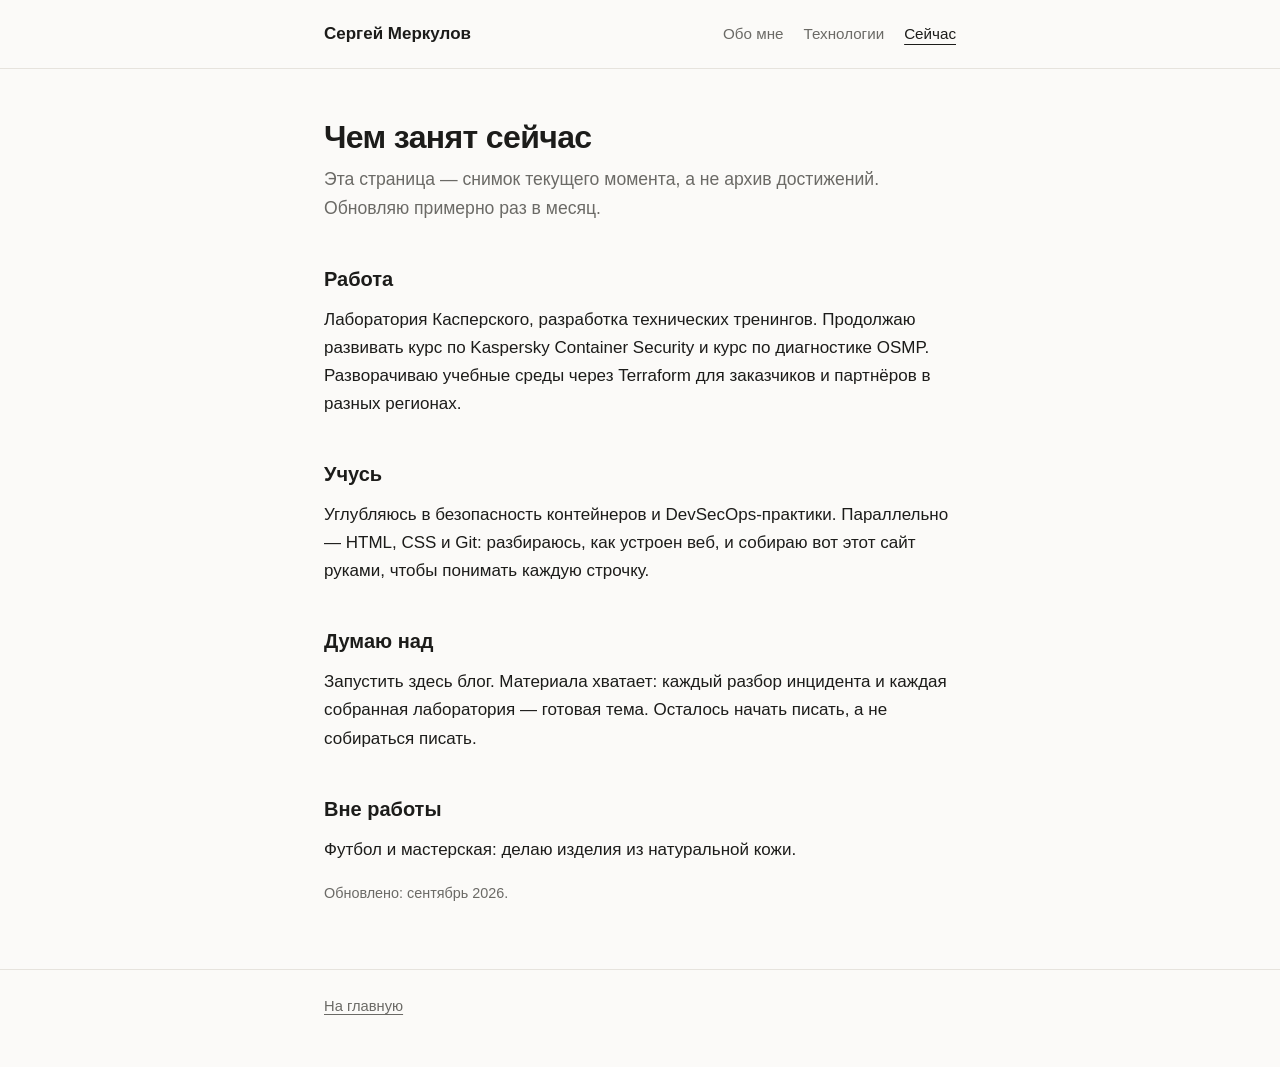
==== now.html @ e77ecf23 "Собрать сайт-визитку: три страницы на чистом HTML и CSS Первая версия личного сайта под концепцию «и" ====
<!DOCTYPE html>
<html lang="ru">
<head>
  <meta charset="utf-8">
  <meta name="viewport" content="width=device-width, initial-scale=1">
  <title>Сейчас — Сергей Меркулов</title>
  <meta name="description" content="Чем я занят прямо сейчас: работа, учёба, планы. Страница обновляется примерно раз в месяц.">
  <link rel="stylesheet" href="style.css">
</head>
<body>

<header class="site-header">
  <div class="wrap">
    <a class="brand" href="index.html">Сергей Меркулов</a>
    <nav class="nav">
      <a href="index.html">Обо мне</a>
      <a href="skills.html">Технологии</a>
      <a href="now.html" aria-current="page">Сейчас</a>
    </nav>
  </div>
</header>

<main class="wrap">

  <h1>Чем занят сейчас</h1>

  <p class="lead">
    Эта страница — снимок текущего момента, а не архив достижений.
    Обновляю примерно раз в месяц.
  </p>

  <h2>Работа</h2>

  <p>
    Лаборатория Касперского, разработка технических тренингов.
    Продолжаю развивать курс по Kaspersky Container Security и курс
    по диагностике OSMP. Разворачиваю учебные среды через Terraform
    для заказчиков и партнёров в разных регионах.
  </p>

  <h2>Учусь</h2>

  <p>
    Углубляюсь в безопасность контейнеров и DevSecOps-практики.
    Параллельно — HTML, CSS и Git: разбираюсь, как устроен веб,
    и собираю вот этот сайт руками, чтобы понимать каждую строчку.
  </p>

  <h2>Думаю над</h2>

  <p>
    Запустить здесь блог. Материала хватает: каждый разбор инцидента
    и каждая собранная лаборатория — готовая тема. Осталось начать
    писать, а не собираться писать.
  </p>

  <h2>Вне работы</h2>

  <p>
    Футбол и мастерская: делаю изделия из натуральной кожи.
  </p>

  <p class="note">Обновлено: сентябрь 2026.</p>

</main>

<footer class="site-footer">
  <div class="wrap">
    <a href="index.html">На главную</a>
  </div>
</footer>

</body>
</html>
---- style.css ----
/* ==========================================================================
   Общие стили сайта. Один файл на все страницы.
   Читать сверху вниз: сначала переменные, потом каркас, потом блоки.
   ========================================================================== */

/* --- 1. Переменные цвета -------------------------------------------------
   Всё, что связано с цветом, задано здесь один раз и переиспользуется ниже.
   Меняешь значение тут — меняется на всём сайте.                          */

:root {
  --bg:        #fbfaf8;  /* фон страницы */
  --surface:   #ffffff;  /* фон карточек */
  --text:      #1c1c1a;  /* основной текст */
  --muted:     #6b6a66;  /* второстепенный текст */
  --accent:    #0a6c74;  /* акцент: ссылки, подчёркивания */
  --border:    #e6e3dd;  /* линии и рамки */
}

/* Тёмная тема. Браузер сам сообщает, какая тема стоит в системе,
   а мы просто переопределяем те же самые переменные.                      */
@media (prefers-color-scheme: dark) {
  :root {
    --bg:      #14161a;
    --surface: #1b1e23;
    --text:    #e8e6e1;
    --muted:   #9b9a95;
    --accent:  #5ec6cf;
    --border:  #2a2e35;
  }
}

/* --- 2. Базовый каркас --------------------------------------------------- */

* { box-sizing: border-box; }

body {
  margin: 0;
  /* Системный шрифт: тот, что уже стоит у пользователя. Ничего не грузим,
     страница открывается мгновенно и выглядит «родной» для его ОС.        */
  font-family: -apple-system, BlinkMacSystemFont, "Segoe UI", Roboto,
               "Helvetica Neue", Arial, sans-serif;
  font-size: 17px;
  line-height: 1.65;
  color: var(--text);
  background: var(--bg);
  -webkit-font-smoothing: antialiased;
}

/* Ограничитель ширины. Длинную строку тяжело читать — глаз теряет начало
   следующей. ~680px это примерно 70–80 символов, оптимум для чтения.      */
.wrap {
  max-width: 680px;
  margin: 0 auto;
  padding: 0 24px;
}

a {
  color: var(--accent);
  text-decoration-thickness: 1px;
  text-underline-offset: 3px;
}

h1, h2, h3 { line-height: 1.25; font-weight: 650; }

h1 { font-size: 2rem;    margin: 0 0 8px; letter-spacing: -0.02em; }
h2 { font-size: 1.25rem; margin: 44px 0 14px; }
h3 { font-size: 1rem;    margin: 24px 0 6px; }

p { margin: 0 0 18px; }

/* --- 3. Шапка и навигация ------------------------------------------------ */

.site-header {
  border-bottom: 1px solid var(--border);
  padding: 20px 0;
  margin-bottom: 48px;
}

.site-header .wrap {
  display: flex;
  flex-wrap: wrap;
  gap: 12px 24px;
  align-items: baseline;
  justify-content: space-between;
}

.brand {
  font-weight: 650;
  color: var(--text);
  text-decoration: none;
}

.nav {
  display: flex;
  gap: 20px;
  font-size: 0.95rem;
}

.nav a {
  color: var(--muted);
  text-decoration: none;
}

.nav a:hover { color: var(--accent); }

/* Текущая страница подсвечена — посетитель всегда понимает, где он.        */
.nav a[aria-current="page"] {
  color: var(--text);
  text-decoration: underline;
  text-underline-offset: 5px;
}

/* --- 4. Содержимое страницы ---------------------------------------------- */

.lead {
  font-size: 1.1rem;
  color: var(--muted);
  margin-bottom: 32px;
}

/* Карточка — контейнер для смыслового блока: группы навыков, пункта плана. */
.card {
  background: var(--surface);
  border: 1px solid var(--border);
  border-radius: 10px;
  padding: 18px 20px;
  margin-bottom: 14px;
}

.card h3 { margin-top: 0; }
.card p:last-child, .card ul:last-child { margin-bottom: 0; }

ul { padding-left: 22px; margin: 0 0 18px; }
li { margin-bottom: 6px; }

/* Ряд «тегов» — компактный способ показать стек, не превращая его в
   простыню из иконок.                                                     */
.tags {
  display: flex;
  flex-wrap: wrap;
  gap: 8px;
  padding: 0;
  margin: 0 0 18px;
  list-style: none;
}

.tags li {
  margin: 0;
  font-size: 0.87rem;
  color: var(--muted);
  border: 1px solid var(--border);
  border-radius: 999px;
  padding: 3px 11px;
}

/* Заметка на полях: дата обновления, короткий комментарий.                 */
.note {
  font-size: 0.9rem;
  color: var(--muted);
}

/* --- 5. Подвал ----------------------------------------------------------- */

.site-footer {
  border-top: 1px solid var(--border);
  margin-top: 64px;
  padding: 24px 0 48px;
  font-size: 0.92rem;
  color: var(--muted);
}

.site-footer a { color: var(--muted); }
.site-footer a:hover { color: var(--accent); }

/* --- 6. Узкие экраны ------------------------------------------------------
   Всё выше уже тянется по ширине, поэтому правок нужно немного: чуть
   уменьшить заголовок, чтобы он не разъезжался на телефоне.               */

@media (max-width: 520px) {
  body { font-size: 16px; }
  h1 { font-size: 1.6rem; }
  .wrap { padding: 0 18px; }
}
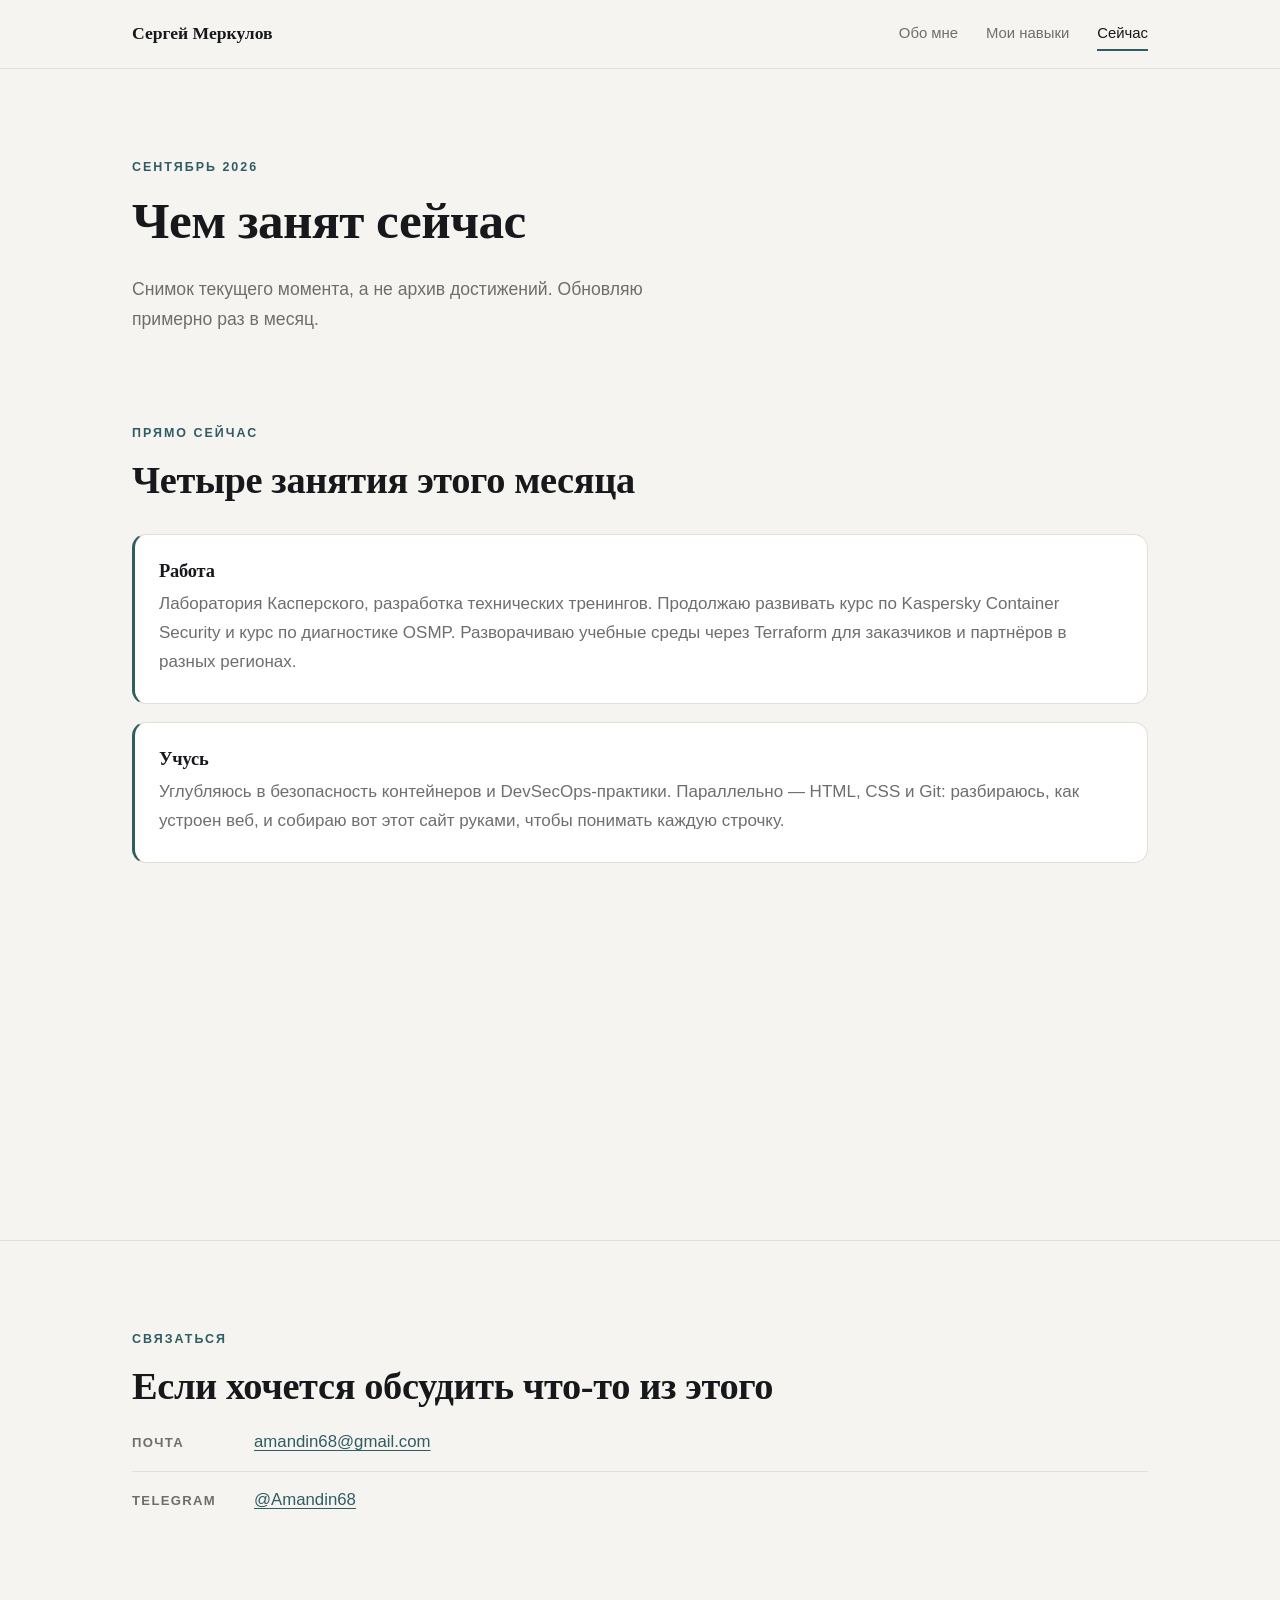
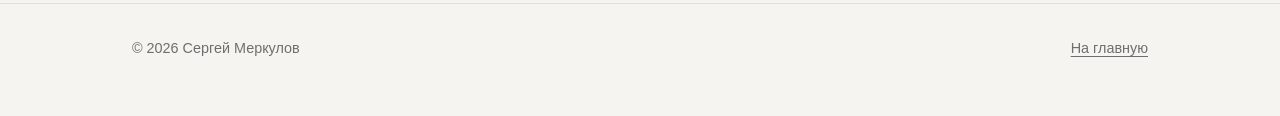
==== commit 96f21088: "First_commit" ====
--- a/now.html
+++ b/now.html
@@ -3,8 +3,19 @@
 <head>
   <meta charset="utf-8">
   <meta name="viewport" content="width=device-width, initial-scale=1">
+  <!-- Политика безопасности: перечисляет, откуда странице разрешено что-либо
+       грузить. Всё, что не названо явно, браузер заблокирует. Для статичного
+       сайта это дёшево и закрывает целый класс атак с подменой содержимого. -->
+  <meta http-equiv="Content-Security-Policy" content="default-src 'none'; img-src 'self' data:; style-src 'self' https://fonts.googleapis.com; font-src https://fonts.gstatic.com; script-src 'self'; base-uri 'none'; form-action 'none'">
+  <!-- Не отдавать адрес нашей страницы посторонним сайтам при переходе. -->
+  <meta name="referrer" content="strict-origin-when-cross-origin">
   <title>Сейчас — Сергей Меркулов</title>
   <meta name="description" content="Чем я занят прямо сейчас: работа, учёба, планы. Страница обновляется примерно раз в месяц.">
+
+  <link rel="preconnect" href="https://fonts.googleapis.com">
+  <link rel="preconnect" href="https://fonts.gstatic.com" crossorigin>
+  <link href="https://fonts.googleapis.com/css2?family=Inter:wght@400;500;600&family=Playfair+Display:wght@600&display=swap&subset=cyrillic,latin" rel="stylesheet">
+
   <link rel="stylesheet" href="style.css">
 </head>
 <body>
@@ -14,61 +25,100 @@
     <a class="brand" href="index.html">Сергей Меркулов</a>
     <nav class="nav">
       <a href="index.html">Обо мне</a>
-      <a href="skills.html">Технологии</a>
+      <a href="skills.html">Мои навыки</a>
       <a href="now.html" aria-current="page">Сейчас</a>
     </nav>
   </div>
 </header>
 
-<main class="wrap">
+<main>
 
-  <h1>Чем занят сейчас</h1>
+  <!-- Структура повторяет страницу «Мои навыки»: тот же вводный блок,
+       тот же контейнер, те же карточки — страницы читаются как одна серия. -->
 
-  <p class="lead">
-    Эта страница — снимок текущего момента, а не архив достижений.
-    Обновляю примерно раз в месяц.
-  </p>
+  <section class="page-intro">
+    <div class="wrap">
+      <p class="eyebrow">Сентябрь 2026</p>
+      <h1 class="page-title">Чем занят сейчас</h1>
+      <p class="lead">
+        Снимок текущего момента, а не архив достижений.
+        Обновляю примерно раз в месяц.
+      </p>
+    </div>
+  </section>
 
-  <h2>Работа</h2>
+  <section class="section-tight">
+    <div class="wrap">
+      <p class="eyebrow">Прямо сейчас</p>
+      <h2>Четыре занятия этого месяца</h2>
+      <div class="stack mt-32">
 
-  <p>
-    Лаборатория Касперского, разработка технических тренингов.
-    Продолжаю развивать курс по Kaspersky Container Security и курс
-    по диагностике OSMP. Разворачиваю учебные среды через Terraform
-    для заказчиков и партнёров в разных регионах.
-  </p>
+        <div class="card card-accent reveal">
+          <h3>Работа</h3>
+          <p>
+            Лаборатория Касперского, разработка технических тренингов.
+            Продолжаю развивать курс по Kaspersky Container Security
+            и курс по диагностике OSMP. Разворачиваю учебные среды
+            через Terraform для заказчиков и партнёров в разных регионах.
+          </p>
+        </div>
 
-  <h2>Учусь</h2>
+        <div class="card card-accent reveal">
+          <h3>Учусь</h3>
+          <p>
+            Углубляюсь в безопасность контейнеров и DevSecOps-практики.
+            Параллельно — HTML, CSS и Git: разбираюсь, как устроен веб,
+            и собираю вот этот сайт руками, чтобы понимать каждую строчку.
+          </p>
+        </div>
 
-  <p>
-    Углубляюсь в безопасность контейнеров и DevSecOps-практики.
-    Параллельно — HTML, CSS и Git: разбираюсь, как устроен веб,
-    и собираю вот этот сайт руками, чтобы понимать каждую строчку.
-  </p>
+        <div class="card card-accent reveal">
+          <h3>Думаю над</h3>
+          <p>
+            Запустить здесь блог. Материала хватает: каждый разбор
+            инцидента и каждая собранная лаборатория — готовая тема.
+            Осталось начать писать, а не собираться писать.
+          </p>
+        </div>
 
-  <h2>Думаю над</h2>
+        <div class="card card-accent reveal">
+          <h3>Вне работы</h3>
+          <p>
+            Футбол и мастерская: делаю изделия из натуральной кожи.
+          </p>
+        </div>
 
-  <p>
-    Запустить здесь блог. Материала хватает: каждый разбор инцидента
-    и каждая собранная лаборатория — готовая тема. Осталось начать
-    писать, а не собираться писать.
-  </p>
+      </div>
+    </div>
+  </section>
 
-  <h2>Вне работы</h2>
-
-  <p>
-    Футбол и мастерская: делаю изделия из натуральной кожи.
-  </p>
-
-  <p class="note">Обновлено: сентябрь 2026.</p>
+  <section class="section-line">
+    <div class="wrap">
+      <p class="eyebrow">Связаться</p>
+      <h2>Если хочется обсудить что-то из этого</h2>
+      <ul class="contact-list mt-32">
+        <li>
+          <span class="contact-kind">Почта</span>
+          <a href="mailto:amandin68@gmail.com">amandin68@gmail.com</a>
+        </li>
+        <li>
+          <span class="contact-kind">Telegram</span>
+          <a href="https://t.me/Amandin68" rel="noopener noreferrer">@Amandin68</a>
+        </li>
+      </ul>
+    </div>
+  </section>
 
 </main>
 
 <footer class="site-footer">
   <div class="wrap">
-    <a href="index.html">На главную</a>
+    <span>© 2026 Сергей Меркулов</span>
+    <span><a href="index.html">На главную</a></span>
   </div>
 </footer>
 
+<script src="main.js"></script>
+
 </body>
 </html>
--- a/style.css
+++ b/style.css
@@ -1,183 +1,478 @@
 /* ==========================================================================
-   Общие стили сайта. Один файл на все страницы.
-   Читать сверху вниз: сначала переменные, потом каркас, потом блоки.
+   Сергей Меркулов — стили сайта.
+   Порядок: переменные → типографика → каркас → шапка → hero → блоки → подвал.
    ========================================================================== */
 
-/* --- 1. Переменные цвета -------------------------------------------------
-   Всё, что связано с цветом, задано здесь один раз и переиспользуется ниже.
-   Меняешь значение тут — меняется на всём сайте.                          */
+/* --- 1. Переменные -------------------------------------------------------
+   Вся палитра и размеры собраны здесь. Меняешь тут — меняется везде.      */
 
 :root {
-  --bg:        #fbfaf8;  /* фон страницы */
+  --paper:     #f6f4f0;  /* фон страницы, тёплый белый */
   --surface:   #ffffff;  /* фон карточек */
-  --text:      #1c1c1a;  /* основной текст */
-  --muted:     #6b6a66;  /* второстепенный текст */
-  --accent:    #0a6c74;  /* акцент: ссылки, подчёркивания */
-  --border:    #e6e3dd;  /* линии и рамки */
-}
-
-/* Тёмная тема. Браузер сам сообщает, какая тема стоит в системе,
-   а мы просто переопределяем те же самые переменные.                      */
+  --ink:       #16181b;  /* основной текст */
+  --muted:     #6e6f6c;  /* второстепенный текст */
+  --accent:    #2f5d62;  /* глубокий teal: ссылки, акценты */
+  --accent-2:  #a9c0bb;  /* мягкий teal: заливка блока с фото */
+  --line:      #e3dfd7;  /* линии и рамки */
+
+  --radius:    14px;
+  --shadow:    0 1px 2px rgba(20,22,25,.04), 0 8px 24px rgba(20,22,25,.06);
+}
+
 @media (prefers-color-scheme: dark) {
   :root {
-    --bg:      #14161a;
-    --surface: #1b1e23;
-    --text:    #e8e6e1;
-    --muted:   #9b9a95;
-    --accent:  #5ec6cf;
-    --border:  #2a2e35;
+    --paper:    #101215;
+    --surface:  #171a1e;
+    --ink:      #eceae5;
+    --muted:    #9a9a96;
+    --accent:   #7fc4c9;
+    --accent-2: #2b4b4f;
+    --line:     #262a2f;
+    --shadow:   0 1px 2px rgba(0,0,0,.3), 0 8px 24px rgba(0,0,0,.25);
   }
 }
 
-/* --- 2. Базовый каркас --------------------------------------------------- */
+/* --- 2. Сброс и типографика ---------------------------------------------- */
 
 * { box-sizing: border-box; }
+
+html { scroll-behavior: smooth; }
 
 body {
   margin: 0;
-  /* Системный шрифт: тот, что уже стоит у пользователя. Ничего не грузим,
-     страница открывается мгновенно и выглядит «родной» для его ОС.        */
-  font-family: -apple-system, BlinkMacSystemFont, "Segoe UI", Roboto,
-               "Helvetica Neue", Arial, sans-serif;
+  font-family: "Inter", -apple-system, BlinkMacSystemFont, "Segoe UI",
+               Roboto, sans-serif;
   font-size: 17px;
-  line-height: 1.65;
-  color: var(--text);
-  background: var(--bg);
+  line-height: 1.7;
+  color: var(--ink);
+  background: var(--paper);
   -webkit-font-smoothing: antialiased;
 }
 
-/* Ограничитель ширины. Длинную строку тяжело читать — глаз теряет начало
-   следующей. ~680px это примерно 70–80 символов, оптимум для чтения.      */
+/* Заголовки — антиква (шрифт с засечками). Контраст с рубленым текстом
+   это самый дешёвый способ сделать страницу похожей на дизайн, а не на
+   документ.                                                               */
+h1, h2, h3, .display {
+  font-family: "Playfair Display", Georgia, "Times New Roman", serif;
+  font-weight: 600;
+  line-height: 1.15;
+  letter-spacing: -0.01em;
+  margin: 0;
+}
+
+/* clamp(минимум, желаемое, максимум) — размер сам подстраивается под
+   ширину экрана, без отдельных правил для телефона.                       */
+h1 { font-size: clamp(2.4rem, 7vw, 4.2rem); }
+h2 { font-size: clamp(1.7rem, 4vw, 2.4rem); margin-bottom: 20px; }
+h3 { font-size: 1.15rem; margin-bottom: 8px; }
+
+p { margin: 0 0 20px; }
+
+a { color: var(--accent); text-underline-offset: 3px; }
+
+/* Надзаголовок: мелкая строчка вразрядку над секцией.                     */
+.eyebrow {
+  font-family: "Inter", sans-serif;
+  font-size: 0.78rem;
+  font-weight: 600;
+  letter-spacing: 0.16em;
+  text-transform: uppercase;
+  color: var(--accent);
+  margin: 0 0 14px;
+}
+
+/* --- 3. Каркас ------------------------------------------------------------ */
+
 .wrap {
-  max-width: 680px;
+  max-width: 1080px;
   margin: 0 auto;
-  padding: 0 24px;
-}
-
-a {
+  padding: 0 32px;
+}
+
+/* Узкий вариант — для длинного текста, который нужно читать.              */
+.wrap-narrow { max-width: 720px; }
+
+section { padding: 88px 0; }
+
+.section-line { border-top: 1px solid var(--line); }
+
+/* --- 4. Шапка ------------------------------------------------------------
+   position: sticky — шапка прилипает к верху при прокрутке.
+   backdrop-filter размывает то, что проезжает под ней.                    */
+
+.site-header {
+  position: sticky;
+  top: 0;
+  z-index: 10;
+  background: color-mix(in srgb, var(--paper) 82%, transparent);
+  backdrop-filter: blur(12px);
+  border-bottom: 1px solid var(--line);
+}
+
+.site-header .wrap {
+  display: flex;
+  align-items: center;
+  justify-content: space-between;
+  gap: 24px;
+  height: 68px;
+}
+
+.brand {
+  font-family: "Playfair Display", Georgia, serif;
+  font-size: 1.1rem;
+  font-weight: 600;
+  color: var(--ink);
+  text-decoration: none;
+}
+
+.nav { display: flex; gap: 28px; font-size: 0.93rem; }
+
+.nav a {
+  color: var(--muted);
+  text-decoration: none;
+  position: relative;
+  padding: 4px 0;
+  transition: color .2s;
+}
+
+.nav a:hover { color: var(--ink); }
+
+/* Подчёркивание выезжает из центра при наведении и у активной страницы.   */
+.nav a::after {
+  content: "";
+  position: absolute;
+  left: 0; bottom: 0;
+  width: 100%;
+  height: 1.5px;
+  background: var(--accent);
+  transform: scaleX(0);
+  transition: transform .25s ease;
+}
+
+.nav a:hover::after,
+.nav a[aria-current="page"]::after { transform: scaleX(1); }
+
+.nav a[aria-current="page"] { color: var(--ink); }
+
+/* --- 5. Hero -------------------------------------------------------------
+   Две колонки: текст и портрет. На узком экране схлопывается в одну.      */
+
+.hero {
+  display: grid;
+  grid-template-columns: 1.15fr 1fr;
+  gap: 64px;
+  align-items: center;
+  padding: 96px 0 104px;
+}
+
+.hero-role {
+  font-size: 1.05rem;
+  color: var(--muted);
+  margin: 18px 0 28px;
+}
+
+.hero-lead {
+  font-size: 1.12rem;
+  max-width: 46ch;
+}
+
+/* Портрет на цветной подложке — приём из референса: фото не висит
+   в пустоте, а лежит на плашке, смещённой в сторону.                      */
+.portrait {
+  position: relative;
+  aspect-ratio: 1 / 1;   /* под квадратное исходное фото — без обрезки лица */
+}
+
+.portrait::before {
+  content: "";
+  position: absolute;
+  inset: 24px -24px -24px 24px;
+  background: var(--accent-2);
+  border-radius: var(--radius);
+}
+
+.portrait img {
+  position: relative;
+  width: 100%;
+  height: 100%;
+  object-fit: cover;      /* кадрирует фото под рамку, не искажая пропорции */
+  object-position: center 40%;  /* точка кадрирования чуть выше центра — лицо */
+  border-radius: var(--radius);
+  box-shadow: var(--shadow);
+  display: block;
+}
+
+/* --- 6. Кнопки ------------------------------------------------------------ */
+
+.actions { display: flex; flex-wrap: wrap; gap: 12px; }
+
+.btn {
+  display: inline-flex;
+  align-items: center;
+  gap: 8px;
+  font-size: 0.95rem;
+  font-weight: 500;
+  text-decoration: none;
+  padding: 11px 22px;
+  border-radius: 999px;
+  border: 1px solid var(--accent);
+  transition: transform .2s, box-shadow .2s, background .2s;
+}
+
+.btn-primary { background: var(--accent); color: var(--paper); }
+.btn-ghost   { background: transparent;   color: var(--accent); }
+
+.btn:hover { transform: translateY(-2px); box-shadow: var(--shadow); }
+
+/* --- 7. Цифры ------------------------------------------------------------- */
+
+.stats {
+  display: grid;
+  grid-template-columns: repeat(auto-fit, minmax(160px, 1fr));
+  gap: 32px;
+  padding: 44px 0;
+  border-top: 1px solid var(--line);
+  border-bottom: 1px solid var(--line);
+}
+
+.stat-num {
+  font-family: "Playfair Display", Georgia, serif;
+  font-size: 2.6rem;
+  line-height: 1;
   color: var(--accent);
-  text-decoration-thickness: 1px;
-  text-underline-offset: 3px;
-}
-
-h1, h2, h3 { line-height: 1.25; font-weight: 650; }
-
-h1 { font-size: 2rem;    margin: 0 0 8px; letter-spacing: -0.02em; }
-h2 { font-size: 1.25rem; margin: 44px 0 14px; }
-h3 { font-size: 1rem;    margin: 24px 0 6px; }
-
-p { margin: 0 0 18px; }
-
-/* --- 3. Шапка и навигация ------------------------------------------------ */
-
-.site-header {
-  border-bottom: 1px solid var(--border);
-  padding: 20px 0;
-  margin-bottom: 48px;
-}
-
-.site-header .wrap {
+}
+
+.stat-label { font-size: 0.92rem; color: var(--muted); margin-top: 8px; }
+
+/* --- 8. Таймлайн ---------------------------------------------------------
+   Вертикальная линия слева, точки на ней — этапы пути.                    */
+
+/* Ширину ограничиваем у самого блока, а не у контейнера: так левый край
+   остаётся общим для всей страницы, а строки не становятся нечитаемо
+   длинными.                                                               */
+.timeline { position: relative; padding-left: 32px; max-width: 760px; }
+
+.timeline::before {
+  content: "";
+  position: absolute;
+  left: 5px; top: 8px; bottom: 8px;
+  width: 1px;
+  background: var(--line);
+}
+
+.tl-item { position: relative; margin-bottom: 40px; }
+.tl-item:last-child { margin-bottom: 0; }
+
+.tl-item::before {
+  content: "";
+  position: absolute;
+  left: -32px; top: 10px;
+  width: 11px; height: 11px;
+  border-radius: 50%;
+  background: var(--paper);
+  border: 2px solid var(--accent);
+}
+
+/* Текущий этап — залитая точка с ореолом.                                 */
+.tl-item.is-now::before {
+  background: var(--accent);
+  box-shadow: 0 0 0 5px color-mix(in srgb, var(--accent) 18%, transparent);
+}
+
+.tl-date {
+  font-size: 0.82rem;
+  font-weight: 600;
+  letter-spacing: 0.08em;
+  text-transform: uppercase;
+  color: var(--muted);
+  margin-bottom: 4px;
+}
+
+.tl-item h3 { margin-bottom: 6px; }
+.tl-item p  { margin-bottom: 0; color: var(--muted); }
+
+/* --- 9. Карточки ---------------------------------------------------------- */
+
+.grid {
+  display: grid;
+  grid-template-columns: repeat(auto-fit, minmax(280px, 1fr));
+  gap: 18px;
+}
+
+.card {
+  background: var(--surface);
+  border: 1px solid var(--line);
+  border-radius: var(--radius);
+  padding: 26px 24px;
+  transition: transform .2s, box-shadow .2s;
+}
+
+.card:hover { transform: translateY(-3px); box-shadow: var(--shadow); }
+.card p:last-child, .card ul:last-child { margin-bottom: 0; }
+.card p { color: var(--muted); margin-bottom: 0; }
+
+/* Карточка с цветной полосой слева — для акцентных блоков.                */
+.card-accent { border-left: 3px solid var(--accent); }
+
+/* --- 10. Теги ------------------------------------------------------------- */
+
+.tags {
+  display: flex;
+  flex-wrap: wrap;
+  gap: 9px;
+  padding: 0; margin: 0;
+  list-style: none;
+}
+
+.tags li {
+  font-size: 0.88rem;
+  color: var(--muted);
+  background: var(--surface);
+  border: 1px solid var(--line);
+  border-radius: 999px;
+  padding: 5px 14px;
+  transition: color .2s, border-color .2s;
+}
+
+.tags li:hover { color: var(--accent); border-color: var(--accent); }
+
+/* --- 11. Цитата ----------------------------------------------------------- */
+
+.quote {
+  font-family: "Playfair Display", Georgia, serif;
+  font-size: clamp(1.3rem, 3vw, 1.9rem);
+  line-height: 1.4;
+  border-left: 3px solid var(--accent);
+  padding-left: 28px;
+  margin: 0;
+  max-width: 780px;
+  color: var(--ink);
+}
+
+/* --- 12. Прочее ----------------------------------------------------------- */
+
+.lead { font-size: 1.1rem; color: var(--muted); max-width: 60ch; }
+
+.note { font-size: 0.9rem; color: var(--muted); }
+
+/* Заголовок внутренней страницы — крупный, но мельче, чем на главной.     */
+.page-title { font-size: clamp(2rem, 5vw, 3.2rem); }
+
+/* Вводный блок страницы: надзаголовок, имя раздела, пояснение.            */
+.page-intro { padding-bottom: 40px; }
+.page-intro .lead { margin-top: 24px; }
+
+/* Секция сразу после вводного блока — без двойного отступа сверху.        */
+.section-tight { padding-top: 28px; }
+
+/* Одна колонка карточек в полную ширину контейнера.                       */
+.stack { display: grid; grid-template-columns: 1fr; gap: 18px; }
+
+/* Утилиты отступов. Нужны, чтобы не писать style="" прямо в HTML:
+   инлайновые стили пришлось бы разрешать в политике безопасности,
+   а это ослабляет защиту от подмены содержимого.                         */
+.mt-32 { margin-top: 32px; }
+.mb-28 { margin-bottom: 28px; }
+.mb-32 { margin-bottom: 32px; }
+.mb-36 { margin-bottom: 36px; }
+.mb-48 { margin-bottom: 48px; }
+
+ul.plain { padding-left: 20px; margin: 0 0 18px; color: var(--muted); }
+ul.plain li { margin-bottom: 6px; }
+
+/* Список контактов: слева подпись «что это», справа сам адрес.
+   Так посетитель не гадает, куда ведёт ссылка.                            */
+.contact-list {
+  list-style: none;
+  padding: 0;
+  margin: 0;
+  display: grid;
+  gap: 14px;
+}
+
+.contact-list li {
+  display: flex;
+  flex-wrap: wrap;
+  align-items: baseline;
+  gap: 6px 14px;
+  margin: 0;
+  padding-bottom: 14px;
+  border-bottom: 1px solid var(--line);
+}
+
+.contact-list li:last-child { border-bottom: 0; padding-bottom: 0; }
+
+.contact-kind {
+  min-width: 108px;
+  font-size: 0.82rem;
+  font-weight: 600;
+  letter-spacing: 0.1em;
+  text-transform: uppercase;
+  color: var(--muted);
+}
+
+.contact-list a { font-size: 1.05rem; }
+
+/* --- 13. Подвал ----------------------------------------------------------- */
+
+.site-footer {
+  border-top: 1px solid var(--line);
+  padding: 32px 0 56px;
+  font-size: 0.9rem;
+  color: var(--muted);
+}
+
+.site-footer .wrap {
   display: flex;
   flex-wrap: wrap;
   gap: 12px 24px;
-  align-items: baseline;
   justify-content: space-between;
 }
 
-.brand {
-  font-weight: 650;
-  color: var(--text);
-  text-decoration: none;
-}
-
-.nav {
-  display: flex;
-  gap: 20px;
-  font-size: 0.95rem;
-}
-
-.nav a {
-  color: var(--muted);
-  text-decoration: none;
-}
-
-.nav a:hover { color: var(--accent); }
-
-/* Текущая страница подсвечена — посетитель всегда понимает, где он.        */
-.nav a[aria-current="page"] {
-  color: var(--text);
-  text-decoration: underline;
-  text-underline-offset: 5px;
-}
-
-/* --- 4. Содержимое страницы ---------------------------------------------- */
-
-.lead {
-  font-size: 1.1rem;
-  color: var(--muted);
-  margin-bottom: 32px;
-}
-
-/* Карточка — контейнер для смыслового блока: группы навыков, пункта плана. */
-.card {
-  background: var(--surface);
-  border: 1px solid var(--border);
-  border-radius: 10px;
-  padding: 18px 20px;
-  margin-bottom: 14px;
-}
-
-.card h3 { margin-top: 0; }
-.card p:last-child, .card ul:last-child { margin-bottom: 0; }
-
-ul { padding-left: 22px; margin: 0 0 18px; }
-li { margin-bottom: 6px; }
-
-/* Ряд «тегов» — компактный способ показать стек, не превращая его в
-   простыню из иконок.                                                     */
-.tags {
-  display: flex;
-  flex-wrap: wrap;
-  gap: 8px;
-  padding: 0;
-  margin: 0 0 18px;
-  list-style: none;
-}
-
-.tags li {
-  margin: 0;
-  font-size: 0.87rem;
-  color: var(--muted);
-  border: 1px solid var(--border);
-  border-radius: 999px;
-  padding: 3px 11px;
-}
-
-/* Заметка на полях: дата обновления, короткий комментарий.                 */
-.note {
-  font-size: 0.9rem;
-  color: var(--muted);
-}
-
-/* --- 5. Подвал ----------------------------------------------------------- */
-
-.site-footer {
-  border-top: 1px solid var(--border);
-  margin-top: 64px;
-  padding: 24px 0 48px;
-  font-size: 0.92rem;
-  color: var(--muted);
-}
-
 .site-footer a { color: var(--muted); }
-.site-footer a:hover { color: var(--accent); }
-
-/* --- 6. Узкие экраны ------------------------------------------------------
-   Всё выше уже тянется по ширине, поэтому правок нужно немного: чуть
-   уменьшить заголовок, чтобы он не разъезжался на телефоне.               */
-
-@media (max-width: 520px) {
+
+/* --- 14. Появление при прокрутке -----------------------------------------
+   Блоки чуть всплывают, когда доходят до экрана.
+
+   Важно: прятать их можно ТОЛЬКО если скрипт точно работает, иначе при
+   отключённом или упавшем JS страница останется пустой. Поэтому правило
+   ниже привязано к классу .js, который вешает сам скрипт. Нет скрипта —
+   нет класса — весь текст виден как обычно.                              */
+
+.js .reveal {
+  opacity: 0;
+  transform: translateY(16px);
+  transition: opacity .6s ease, transform .6s ease;
+}
+
+.js .reveal.is-visible { opacity: 1; transform: none; }
+
+/* Уважаем системную настройку «уменьшить движение»: кому анимация мешает
+   или вызывает дурноту — тот получит статичную страницу.                  */
+@media (prefers-reduced-motion: reduce) {
+  html { scroll-behavior: auto; }
+  .reveal { opacity: 1; transform: none; transition: none; }
+  .card:hover, .btn:hover { transform: none; }
+}
+
+/* --- 15. Узкие экраны ----------------------------------------------------- */
+
+@media (max-width: 860px) {
+  .hero {
+    grid-template-columns: 1fr;
+    gap: 48px;
+    padding: 56px 0 72px;
+  }
+  /* Портрет первым: на телефоне лицо важнее текста в первом экране.       */
+  .portrait { order: -1; max-width: 320px; }
+  .portrait::before { inset: 16px -16px -16px 16px; }
+  section { padding: 64px 0; }
+}
+
+@media (max-width: 560px) {
   body { font-size: 16px; }
-  h1 { font-size: 1.6rem; }
-  .wrap { padding: 0 18px; }
-}
+  .wrap { padding: 0 20px; }
+  .nav { gap: 18px; font-size: 0.88rem; }
+  .site-header .wrap { height: 60px; }
+  .stat-num { font-size: 2.1rem; }
+}
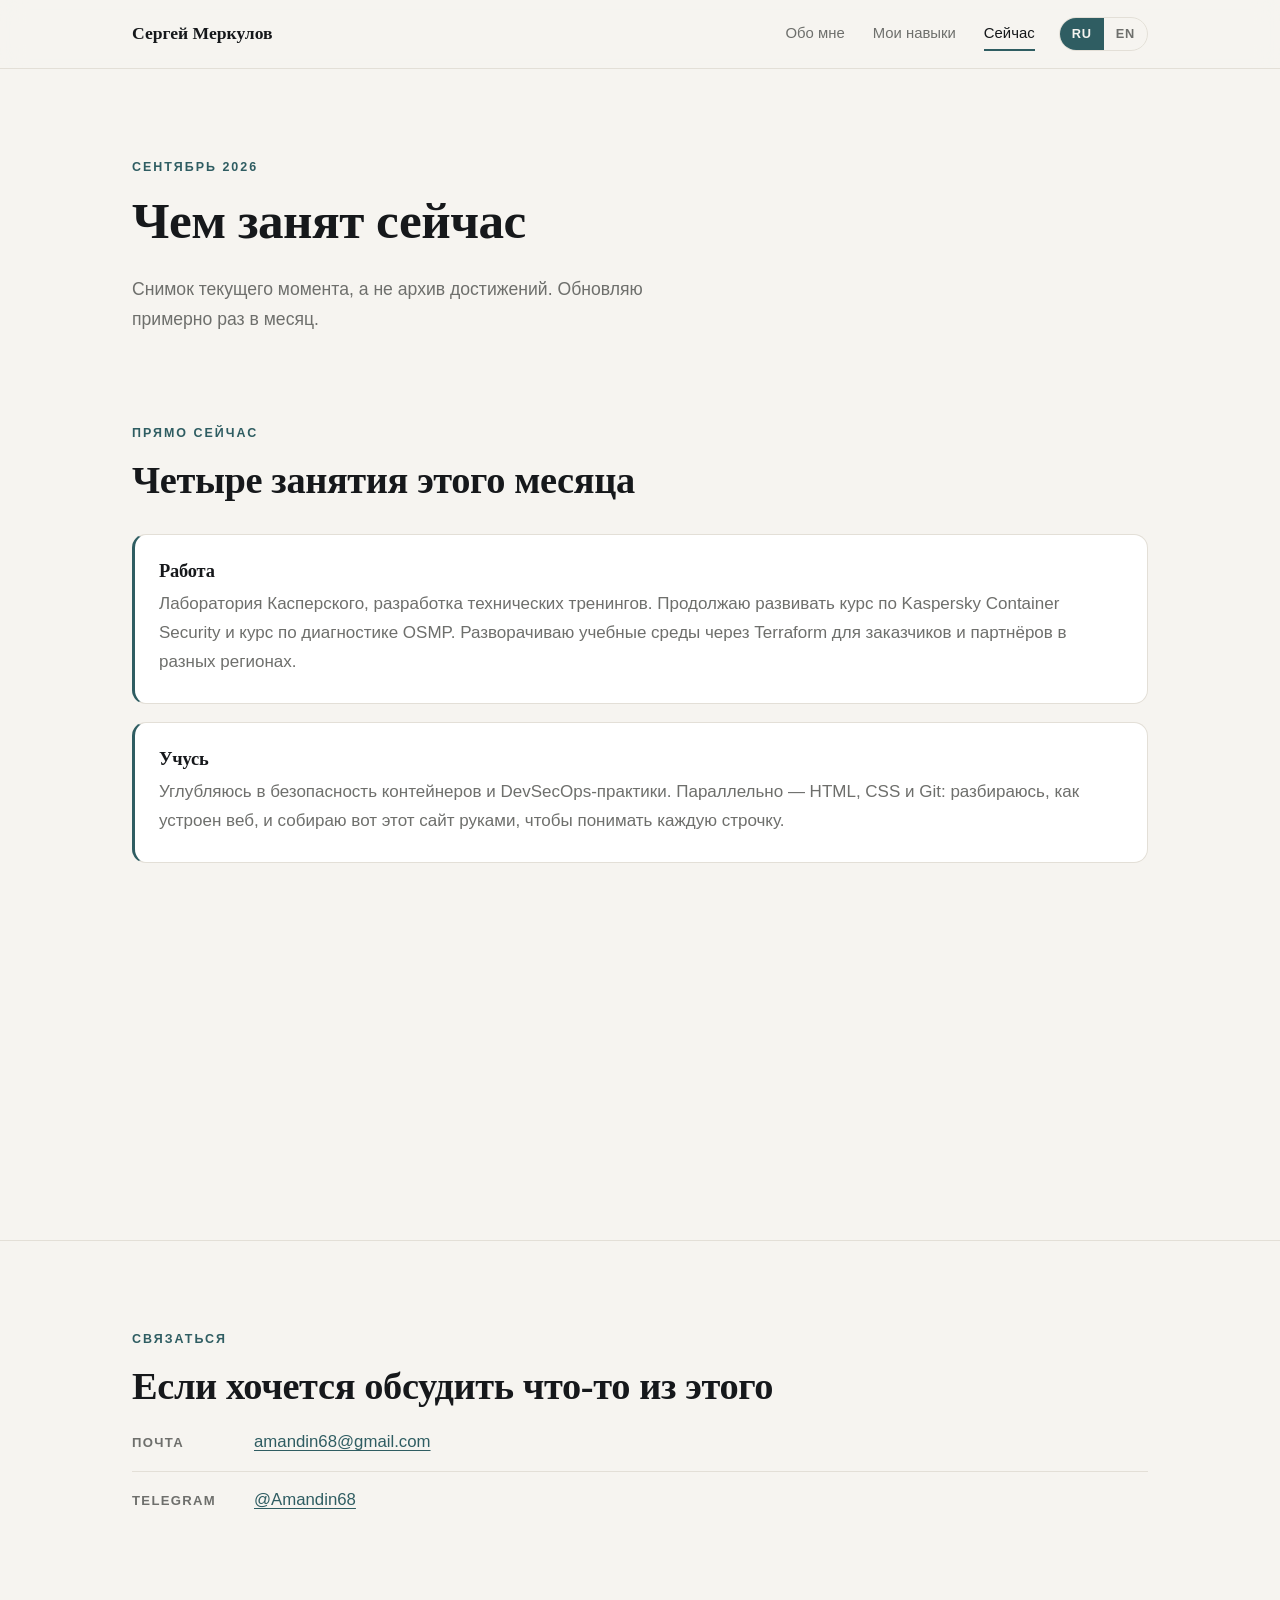
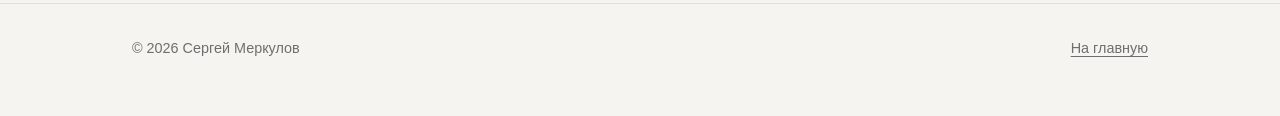
==== commit fc9a2d10: "Добавить переключатель языка RU / EN Кнопка в шапке переключает язык всей страницы без перезагрузки " ====
--- a/now.html
+++ b/now.html
@@ -12,22 +12,45 @@
   <title>Сейчас — Сергей Меркулов</title>
   <meta name="description" content="Чем я занят прямо сейчас: работа, учёба, планы. Страница обновляется примерно раз в месяц.">
 
+  <!-- Выставляет язык до отрисовки, чтобы страница не мигала русским текстом
+       у того, кто выбрал английский. Поэтому без defer. -->
+  <script src="lang-init.js"></script>
+
   <link rel="preconnect" href="https://fonts.googleapis.com">
   <link rel="preconnect" href="https://fonts.gstatic.com" crossorigin>
   <link href="https://fonts.googleapis.com/css2?family=Inter:wght@400;500;600&family=Playfair+Display:wght@600&display=swap&subset=cyrillic,latin" rel="stylesheet">
 
   <link rel="stylesheet" href="style.css">
 </head>
-<body>
+
+<body
+  data-title-ru="Сейчас — Сергей Меркулов"
+  data-title-en="Now — Sergey Merkulov"
+  data-desc-ru="Чем я занят прямо сейчас: работа, учёба, планы. Страница обновляется примерно раз в месяц."
+  data-desc-en="What I am working on right now: job, learning, plans. Updated roughly once a month.">
 
 <header class="site-header">
   <div class="wrap">
-    <a class="brand" href="index.html">Сергей Меркулов</a>
-    <nav class="nav">
-      <a href="index.html">Обо мне</a>
-      <a href="skills.html">Мои навыки</a>
-      <a href="now.html" aria-current="page">Сейчас</a>
-    </nav>
+    <a class="brand" href="index.html"><span data-lang="ru">Сергей Меркулов</span><span data-lang="en">Sergey Merkulov</span></a>
+
+    <div class="header-right">
+      <nav class="nav">
+        <a href="index.html">
+          <span data-lang="ru">Обо мне</span><span data-lang="en">About</span>
+        </a>
+        <a href="skills.html">
+          <span data-lang="ru">Мои навыки</span><span data-lang="en">Skills</span>
+        </a>
+        <a href="now.html" aria-current="page">
+          <span data-lang="ru">Сейчас</span><span data-lang="en">Now</span>
+        </a>
+      </nav>
+
+      <div class="lang-switch">
+        <button type="button" data-set-lang="ru" aria-pressed="true">RU</button>
+        <button type="button" data-set-lang="en" aria-pressed="false">EN</button>
+      </div>
+    </div>
   </div>
 </header>
 
@@ -38,53 +61,89 @@
 
   <section class="page-intro">
     <div class="wrap">
-      <p class="eyebrow">Сентябрь 2026</p>
-      <h1 class="page-title">Чем занят сейчас</h1>
-      <p class="lead">
+      <p class="eyebrow" data-lang="ru">Сентябрь 2026</p>
+      <p class="eyebrow" data-lang="en">September 2026</p>
+
+      <h1 class="page-title" data-lang="ru">Чем занят сейчас</h1>
+      <h1 class="page-title" data-lang="en">What I am doing now</h1>
+
+      <p class="lead" data-lang="ru">
         Снимок текущего момента, а не архив достижений.
         Обновляю примерно раз в месяц.
+      </p>
+      <p class="lead" data-lang="en">
+        A snapshot of the present moment, not an archive of achievements.
+        I update it roughly once a month.
       </p>
     </div>
   </section>
 
   <section class="section-tight">
     <div class="wrap">
-      <p class="eyebrow">Прямо сейчас</p>
-      <h2>Четыре занятия этого месяца</h2>
+      <p class="eyebrow" data-lang="ru">Прямо сейчас</p>
+      <p class="eyebrow" data-lang="en">Right now</p>
+
+      <h2 data-lang="ru">Четыре занятия этого месяца</h2>
+      <h2 data-lang="en">Four things filling this month</h2>
+
       <div class="stack mt-32">
 
         <div class="card card-accent reveal">
-          <h3>Работа</h3>
-          <p>
+          <h3 data-lang="ru">Работа</h3>
+          <h3 data-lang="en">Work</h3>
+          <p data-lang="ru">
             Лаборатория Касперского, разработка технических тренингов.
             Продолжаю развивать курс по Kaspersky Container Security
             и курс по диагностике OSMP. Разворачиваю учебные среды
             через Terraform для заказчиков и партнёров в разных регионах.
           </p>
+          <p data-lang="en">
+            Kaspersky, technical training development. I keep evolving the
+            Kaspersky Container Security course and the OSMP troubleshooting
+            course, and provision training environments with Terraform for
+            customers and partners across different regions.
+          </p>
         </div>
 
         <div class="card card-accent reveal">
-          <h3>Учусь</h3>
-          <p>
+          <h3 data-lang="ru">Учусь</h3>
+          <h3 data-lang="en">Learning</h3>
+          <p data-lang="ru">
             Углубляюсь в безопасность контейнеров и DevSecOps-практики.
             Параллельно — HTML, CSS и Git: разбираюсь, как устроен веб,
             и собираю вот этот сайт руками, чтобы понимать каждую строчку.
           </p>
+          <p data-lang="en">
+            Going deeper into container security and DevSecOps practices.
+            In parallel: HTML, CSS and Git — figuring out how the web works
+            and building this very site by hand, so that I understand every
+            line of it.
+          </p>
         </div>
 
         <div class="card card-accent reveal">
-          <h3>Думаю над</h3>
-          <p>
+          <h3 data-lang="ru">Думаю над</h3>
+          <h3 data-lang="en">Thinking about</h3>
+          <p data-lang="ru">
             Запустить здесь блог. Материала хватает: каждый разбор
             инцидента и каждая собранная лаборатория — готовая тема.
             Осталось начать писать, а не собираться писать.
           </p>
+          <p data-lang="en">
+            Starting a blog here. There is no shortage of material: every
+            incident review and every lab I build is a ready-made topic.
+            All that is left is to start writing instead of planning to.
+          </p>
         </div>
 
         <div class="card card-accent reveal">
-          <h3>Вне работы</h3>
-          <p>
+          <h3 data-lang="ru">Вне работы</h3>
+          <h3 data-lang="en">Outside work</h3>
+          <p data-lang="ru">
             Футбол и мастерская: делаю изделия из натуральной кожи.
+          </p>
+          <p data-lang="en">
+            Football and the workshop: I make things out of natural leather.
           </p>
         </div>
 
@@ -94,11 +153,16 @@
 
   <section class="section-line">
     <div class="wrap">
-      <p class="eyebrow">Связаться</p>
-      <h2>Если хочется обсудить что-то из этого</h2>
+      <p class="eyebrow" data-lang="ru">Связаться</p>
+      <p class="eyebrow" data-lang="en">Get in touch</p>
+
+      <h2 data-lang="ru">Если хочется обсудить что-то из этого</h2>
+      <h2 data-lang="en">If you want to talk about any of this</h2>
+
       <ul class="contact-list mt-32">
         <li>
-          <span class="contact-kind">Почта</span>
+          <span class="contact-kind" data-lang="ru">Почта</span>
+          <span class="contact-kind" data-lang="en">Email</span>
           <a href="mailto:amandin68@gmail.com">amandin68@gmail.com</a>
         </li>
         <li>
@@ -114,7 +178,11 @@
 <footer class="site-footer">
   <div class="wrap">
     <span>© 2026 Сергей Меркулов</span>
-    <span><a href="index.html">На главную</a></span>
+    <span>
+      <a href="index.html">
+        <span data-lang="ru">На главную</span><span data-lang="en">Back to home</span>
+      </a>
+    </span>
   </div>
 </footer>
 
--- a/style.css
+++ b/style.css
@@ -125,7 +125,50 @@
   text-decoration: none;
 }
 
+.header-right { display: flex; align-items: center; gap: 24px; }
+
 .nav { display: flex; gap: 28px; font-size: 0.93rem; }
+
+/* --- Переключатель языка -------------------------------------------------
+   Две кнопки в одной рамке. Активный язык залит акцентом.                 */
+
+.lang-switch {
+  display: inline-flex;
+  border: 1px solid var(--line);
+  border-radius: 999px;
+  overflow: hidden;
+}
+
+.lang-switch button {
+  font: inherit;
+  font-size: 0.8rem;
+  font-weight: 600;
+  letter-spacing: 0.06em;
+  color: var(--muted);
+  background: transparent;
+  border: 0;
+  padding: 5px 12px;
+  cursor: pointer;
+  transition: background .2s, color .2s;
+}
+
+.lang-switch button:hover { color: var(--ink); }
+
+/* aria-pressed говорит и программам чтения с экрана, и нам: кнопка нажата.
+   Стиль вешаем на тот же атрибут, чтобы вид и смысл не разъезжались.      */
+.lang-switch button[aria-pressed="true"] {
+  background: var(--accent);
+  color: var(--paper);
+}
+
+/* --- Две языковые версии в одном файле ------------------------------------
+   Русский виден по умолчанию — даже если скрипт не отработает. Английский
+   показывается, только когда на <html> стоит lang="en".                   */
+
+[data-lang="en"] { display: none; }
+
+html[lang="en"] [data-lang="en"] { display: revert; }
+html[lang="en"] [data-lang="ru"] { display: none; }
 
 .nav a {
   color: var(--muted);
